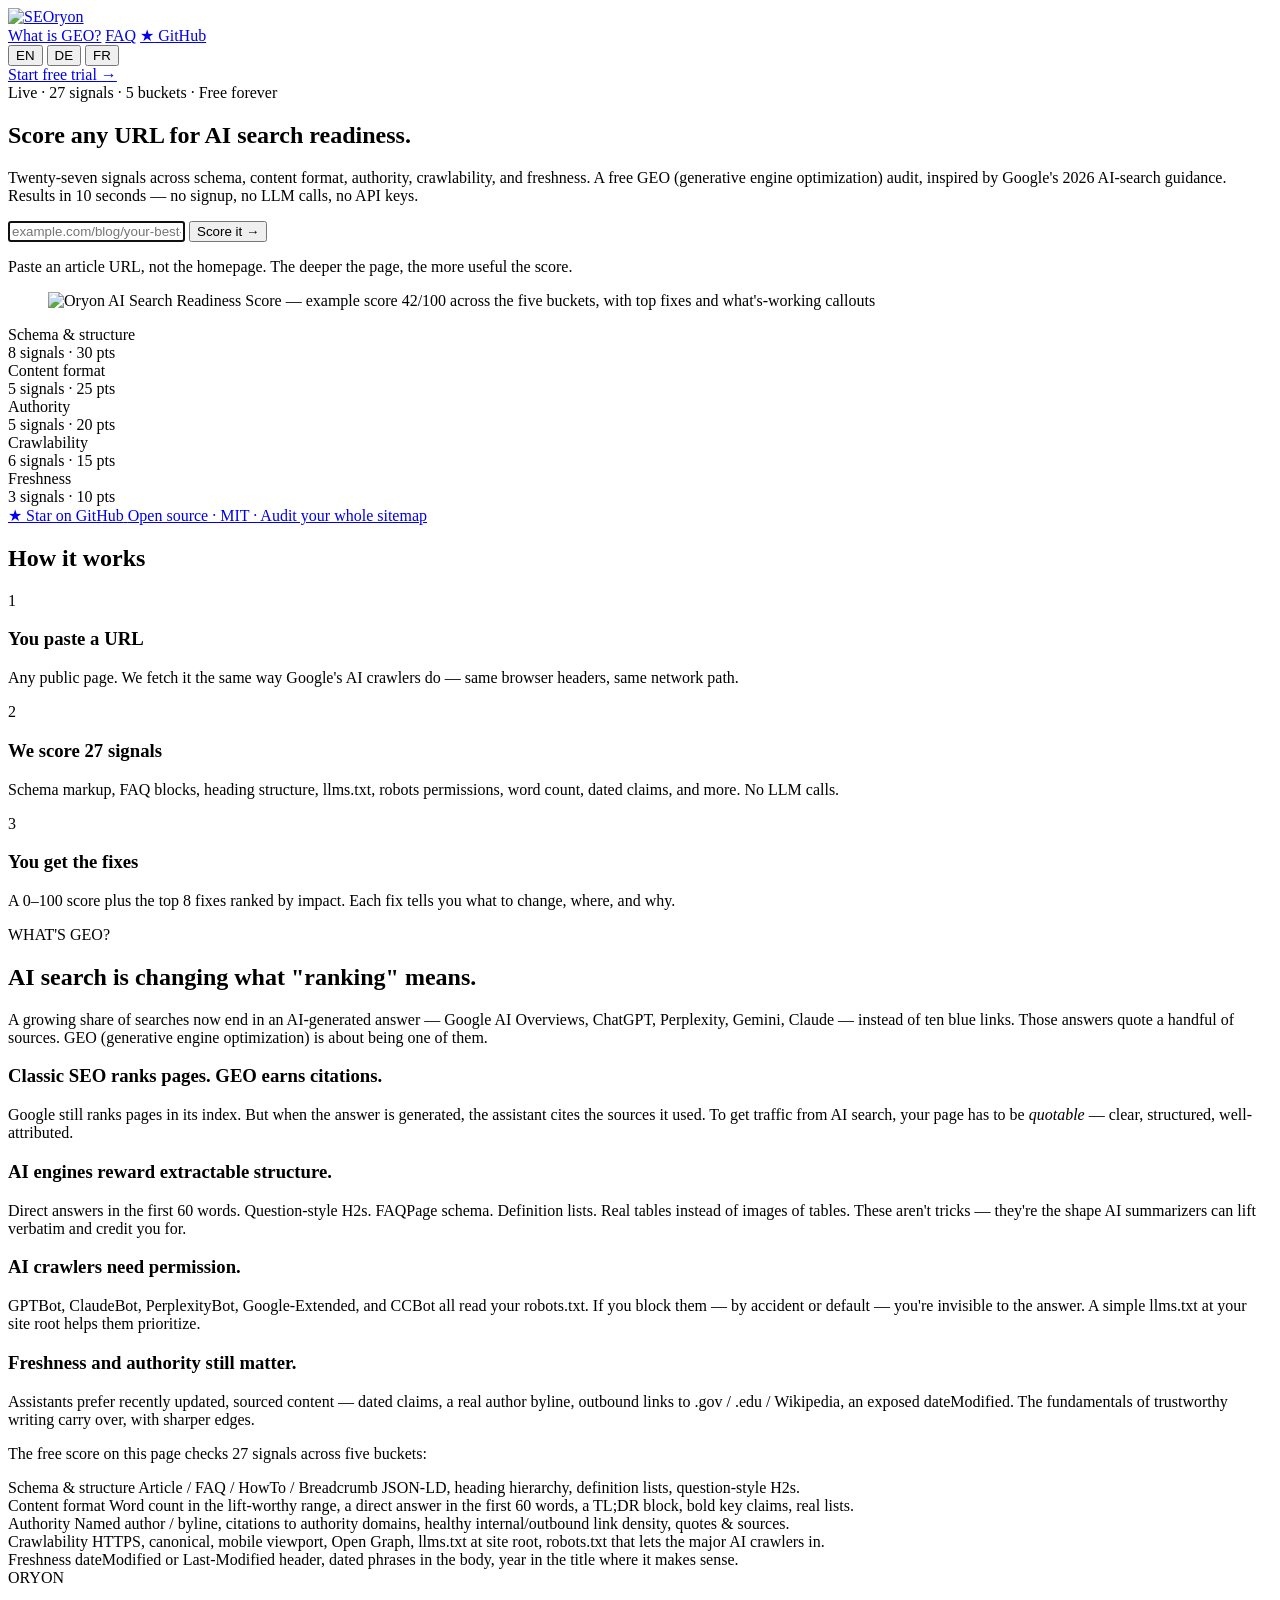
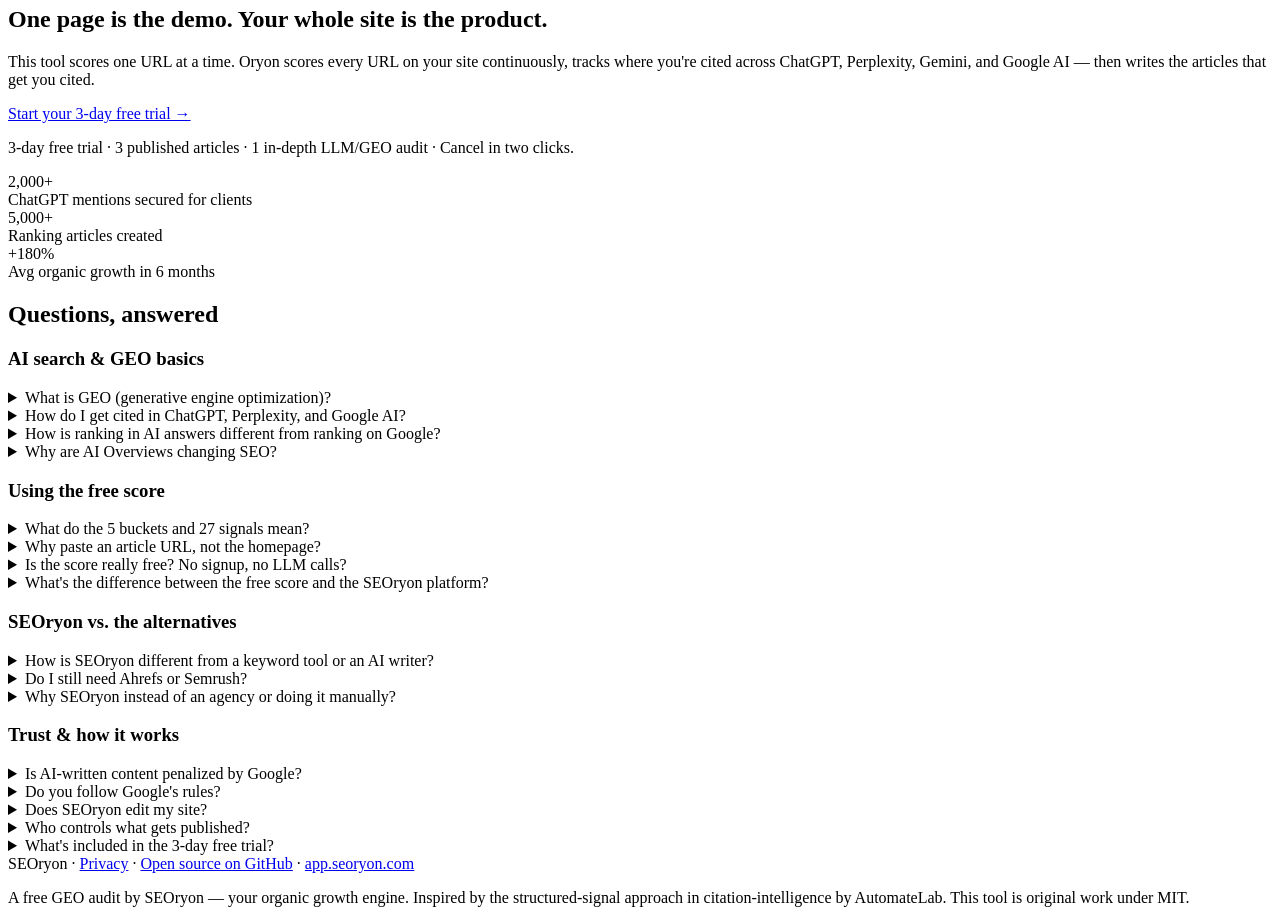
==== web/index.html @ bc54c70b "Widen hero to match inspect.seoryon.com — 1240px, signals row full-width Last pass put the 2-col her" ====
<!doctype html>
<html lang="en">
<head>
  <meta charset="utf-8" />
  <meta name="viewport" content="width=device-width, initial-scale=1" />
  <title>Free AI search readiness score · GEO audit for any URL · SEOryon</title>
  <meta name="description" content="Free GEO / AI-search readiness score for any URL — 27 signals across schema, content, authority, crawlability and freshness. Generative engine optimization audit, no signup, no LLM calls. By SEOryon." />
  <meta name="keywords" content="AI search readiness, GEO, generative engine optimization, free SEO audit, free GEO audit, AI Overviews, ChatGPT citations, Perplexity, schema audit, llms.txt" />
  <meta property="og:title" content="Free AI search readiness score · GEO audit by SEOryon" />
  <meta property="og:description" content="Score any URL for AI search readiness — 27 signals, 5 buckets, no signup. Free GEO (generative engine optimization) audit by SEOryon." />
  <meta property="og:type" content="website" />
  <meta property="og:url" content="https://score.seoryon.com" />
  <meta property="og:image" content="https://score.seoryon.com/logo.png" />
  <meta name="twitter:card" content="summary_large_image" />
  <link rel="canonical" href="https://score.seoryon.com" />
  <link rel="alternate" hreflang="en" href="https://score.seoryon.com/" />
  <link rel="alternate" hreflang="de" href="https://score.seoryon.com/?lang=de" />
  <link rel="alternate" hreflang="fr" href="https://score.seoryon.com/?lang=fr" />
  <link rel="alternate" hreflang="x-default" href="https://score.seoryon.com/" />
  <link rel="icon" href="/favicon.ico" sizes="any" />
  <link rel="icon" type="image/png" sizes="32x32" href="/favicon-32.png" />
  <link rel="apple-touch-icon" sizes="180x180" href="/apple-touch-icon.png" />
  <link rel="preconnect" href="https://fonts.googleapis.com" />
  <link rel="preconnect" href="https://fonts.gstatic.com" crossorigin />
  <link href="https://fonts.googleapis.com/css2?family=Geist:wght@400;500;600;700;800&family=Geist+Mono:wght@400;500;600&family=Plus+Jakarta+Sans:wght@400;500;600;700&display=swap" rel="stylesheet" />
  <link rel="stylesheet" href="/style.css" />
  <script type="application/ld+json">
    {
      "@context": "https://schema.org",
      "@type": "SoftwareApplication",
      "name": "Oryon AI Search Readiness Score",
      "applicationCategory": "BusinessApplication",
      "operatingSystem": "Web",
      "url": "https://score.seoryon.com",
      "description": "Free open-source tool that scores any URL for AI search readiness across 27 GEO signals.",
      "offers": { "@type": "Offer", "price": "0", "priceCurrency": "EUR" },
      "creator": { "@type": "Organization", "name": "SEOryon", "url": "https://seoryon.com" }
    }
  </script>
</head>
<body>
  <header class="topbar">
    <a href="https://app.seoryon.com/?utm_source=score-tool&utm_medium=brand" class="brand" aria-label="SEOryon">
      <img src="/logo.png" class="logo-img" alt="SEOryon" />
    </a>
    <nav class="navlinks">
      <a href="#learn" class="nav-secondary" data-i18n="nav_learn">What is GEO?</a>
      <a href="#faq" class="nav-secondary" data-i18n="nav_faq">FAQ</a>
      <a href="https://github.com/SEOryon/oryon-score" rel="noopener" target="_blank" class="nav-secondary nav-github">
        <span aria-hidden="true">★</span> GitHub
      </a>
      <div class="lang-switch" role="group" aria-label="Language">
        <button type="button" class="lang-btn" data-lang="en">EN</button>
        <button type="button" class="lang-btn" data-lang="de">DE</button>
        <button type="button" class="lang-btn" data-lang="fr">FR</button>
      </div>
      <a href="https://app.seoryon.com/signup?utm_source=score-tool&utm_medium=topbar&utm_campaign=trial" class="cta-link" data-i18n="cta_trial">Start free trial →</a>
    </nav>
  </header>

  <main>
    <section class="hero">
      <!-- Two-column hero: copy on the left, product preview on the right.
           Matches the inspect.seoryon.com pattern so both products feel
           like the same family. Signals row + download chip live OUTSIDE
           this grid so they read as full-width "what gets checked" proof. -->
      <div class="hero-top">
        <div class="hero-content">
          <div class="hero-meta">
            <span class="status-dot"></span>
            <span class="status-text" data-i18n="hero_pill">Live · 27 signals · 5 buckets · Free forever</span>
          </div>

          <h1 data-i18n-html="hero_h1">Score any URL for <span class="brand-text">AI search readiness</span>.</h1>
          <p class="sub" data-i18n="hero_sub">Twenty-seven signals across schema, content format, authority, crawlability, and freshness. A free GEO (generative engine optimization) audit, inspired by Google's 2026 AI-search guidance. Results in 10 seconds — no signup, no LLM calls, no API keys.</p>

          <form id="scoreForm" class="urlform" autocomplete="off">
            <input id="urlInput" type="text" name="url" placeholder="example.com/blog/your-best-article" inputmode="url" autofocus aria-label="URL to score" />
            <button type="submit" id="scoreBtn" data-i18n="score_btn">Score it →</button>
          </form>
          <p class="microcopy" data-i18n="hero_micro">Paste an article URL, not the homepage. The deeper the page, the more useful the score.</p>
        </div>

        <figure class="hero-visual">
          <img src="/hero-preview.png" alt="Oryon AI Search Readiness Score — example score 42/100 across the five buckets, with top fixes and what's-working callouts" />
        </figure>
      </div>

      <!-- Full-width "what gets checked" proof row — sibling of .hero-top. -->
      <div class="signals-row" aria-label="Scoring buckets">
        <div class="signal-card">
          <div class="signal-name" data-i18n="b1_name">Schema &amp; structure</div>
          <div class="signal-meta" data-i18n="b1_meta">8 signals · 30 pts</div>
        </div>
        <div class="signal-card">
          <div class="signal-name" data-i18n="b2_name">Content format</div>
          <div class="signal-meta" data-i18n="b2_meta">5 signals · 25 pts</div>
        </div>
        <div class="signal-card">
          <div class="signal-name" data-i18n="b3_name">Authority</div>
          <div class="signal-meta" data-i18n="b3_meta">5 signals · 20 pts</div>
        </div>
        <div class="signal-card">
          <div class="signal-name" data-i18n="b4_name">Crawlability</div>
          <div class="signal-meta" data-i18n="b4_meta">6 signals · 15 pts</div>
        </div>
        <div class="signal-card">
          <div class="signal-name" data-i18n="b5_name">Freshness</div>
          <div class="signal-meta" data-i18n="b5_meta">3 signals · 10 pts</div>
        </div>
      </div>

      <div class="download-row download-row-single">
        <a href="https://github.com/SEOryon/oryon-score" target="_blank" rel="noopener" class="dl-chip">
          <span class="dl-icon" aria-hidden="true">★</span>
          <span class="dl-label">
            <span class="dl-title" data-i18n="dl1_title">Star on GitHub</span>
            <span class="dl-sub" data-i18n="dl1_sub">Open source · MIT · Audit your whole sitemap</span>
          </span>
        </a>
      </div>
    </section>

    <section id="result" class="result hidden" aria-live="polite"></section>

    <section class="how">
      <h2 data-i18n="how_h2">How it works</h2>
      <div class="grid3">
        <div class="card">
          <div class="num">1</div>
          <h3 data-i18n="how1_h3">You paste a URL</h3>
          <p data-i18n="how1_p">Any public page. We fetch it the same way Google's AI crawlers do — same browser headers, same network path.</p>
        </div>
        <div class="card">
          <div class="num">2</div>
          <h3 data-i18n="how2_h3">We score 27 signals</h3>
          <p data-i18n="how2_p">Schema markup, FAQ blocks, heading structure, llms.txt, robots permissions, word count, dated claims, and more. No LLM calls.</p>
        </div>
        <div class="card">
          <div class="num">3</div>
          <h3 data-i18n="how3_h3">You get the fixes</h3>
          <p data-i18n="how3_p">A 0–100 score plus the top 8 fixes ranked by impact. Each fix tells you what to change, where, and why.</p>
        </div>
      </div>
    </section>

    <!-- GEO / AI-search education — substantive, useful, citable -->
    <section class="learn" id="learn">
      <span class="learn-kicker" data-i18n="learn_kicker">WHAT'S GEO?</span>
      <h2 data-i18n="learn_h2">AI search is changing what "ranking" means.</h2>
      <p class="learn-lead" data-i18n="learn_lead">A growing share of searches now end in an AI-generated answer — Google AI Overviews, ChatGPT, Perplexity, Gemini, Claude — instead of ten blue links. Those answers quote a handful of sources. GEO (generative engine optimization) is about being one of them.</p>

      <div class="learn-grid">
        <div class="learn-card">
          <h3 data-i18n="learn_c1_h">Classic SEO ranks pages. GEO earns citations.</h3>
          <p data-i18n="learn_c1_p">Google still ranks pages in its index. But when the answer is generated, the assistant cites the sources it used. To get traffic from AI search, your page has to be <em>quotable</em> — clear, structured, well-attributed.</p>
        </div>
        <div class="learn-card">
          <h3 data-i18n="learn_c2_h">AI engines reward extractable structure.</h3>
          <p data-i18n="learn_c2_p">Direct answers in the first 60 words. Question-style H2s. FAQPage schema. Definition lists. Real tables instead of images of tables. These aren't tricks — they're the shape AI summarizers can lift verbatim and credit you for.</p>
        </div>
        <div class="learn-card">
          <h3 data-i18n="learn_c3_h">AI crawlers need permission.</h3>
          <p data-i18n="learn_c3_p">GPTBot, ClaudeBot, PerplexityBot, Google-Extended, and CCBot all read your robots.txt. If you block them — by accident or default — you're invisible to the answer. A simple llms.txt at your site root helps them prioritize.</p>
        </div>
        <div class="learn-card">
          <h3 data-i18n="learn_c4_h">Freshness and authority still matter.</h3>
          <p data-i18n="learn_c4_p">Assistants prefer recently updated, sourced content — dated claims, a real author byline, outbound links to .gov / .edu / Wikipedia, an exposed dateModified. The fundamentals of trustworthy writing carry over, with sharper edges.</p>
        </div>
      </div>

      <div class="learn-buckets">
        <p class="learn-buckets-intro" data-i18n="learn_buckets_intro">The free score on this page checks 27 signals across five buckets:</p>
        <div class="learn-buckets-grid">
          <div class="learn-bucket">
            <span class="learn-bucket-name" data-i18n="b1_name">Schema &amp; structure</span>
            <span class="learn-bucket-desc" data-i18n="learn_b1_desc">Article / FAQ / HowTo / Breadcrumb JSON-LD, heading hierarchy, definition lists, question-style H2s.</span>
          </div>
          <div class="learn-bucket">
            <span class="learn-bucket-name" data-i18n="b2_name">Content format</span>
            <span class="learn-bucket-desc" data-i18n="learn_b2_desc">Word count in the lift-worthy range, a direct answer in the first 60 words, a TL;DR block, bold key claims, real lists.</span>
          </div>
          <div class="learn-bucket">
            <span class="learn-bucket-name" data-i18n="b3_name">Authority</span>
            <span class="learn-bucket-desc" data-i18n="learn_b3_desc">Named author / byline, citations to authority domains, healthy internal/outbound link density, quotes &amp; sources.</span>
          </div>
          <div class="learn-bucket">
            <span class="learn-bucket-name" data-i18n="b4_name">Crawlability</span>
            <span class="learn-bucket-desc" data-i18n="learn_b4_desc">HTTPS, canonical, mobile viewport, Open Graph, llms.txt at site root, robots.txt that lets the major AI crawlers in.</span>
          </div>
          <div class="learn-bucket">
            <span class="learn-bucket-name" data-i18n="b5_name">Freshness</span>
            <span class="learn-bucket-desc" data-i18n="learn_b5_desc">dateModified or Last-Modified header, dated phrases in the body, year in the title where it makes sense.</span>
          </div>
        </div>
      </div>
    </section>

    <!-- Restrained upsell card — white-first, no full-gradient wash -->
    <section class="upsell">
      <div class="upsell-card">
        <div class="upsell-left">
          <span class="oryon-tag">ORYON</span>
          <h2 data-i18n-html="upsell_h2">One page is the demo. <span class="brand-text">Your whole site is the product.</span></h2>
          <p data-i18n="upsell_p">This tool scores one URL at a time. Oryon scores every URL on your site continuously, tracks where you're cited across ChatGPT, Perplexity, Gemini, and Google AI — then writes the articles that get you cited.</p>
          <a href="https://app.seoryon.com/signup?utm_source=score-tool&utm_medium=upsell&utm_campaign=trial" class="bigcta" data-i18n="upsell_cta">Start your 3-day free trial →</a>
          <p class="microcopy" data-i18n="upsell_fine">3-day free trial · 3 published articles · 1 in-depth LLM/GEO audit · Cancel in two clicks.</p>
        </div>
        <div class="upsell-right">
          <div class="upsell-stat">
            <div class="upsell-stat-num">2,000+</div>
            <div class="upsell-stat-label" data-i18n="stat1_label">ChatGPT mentions secured for clients</div>
          </div>
          <div class="upsell-stat">
            <div class="upsell-stat-num">5,000+</div>
            <div class="upsell-stat-label" data-i18n="stat2_label">Ranking articles created</div>
          </div>
          <div class="upsell-stat">
            <div class="upsell-stat-num">+180%</div>
            <div class="upsell-stat-label" data-i18n="stat3_label">Avg organic growth in 6 months</div>
          </div>
        </div>
      </div>
    </section>

    <!-- FAQ — comprehensive, grouped, with FAQPage JSON-LD (injected by app.js). -->
    <section class="faq" id="faq">
      <h2 data-i18n="faq_h2">Questions, answered</h2>

      <div class="faq-group">
        <h3 class="faq-group-title" data-i18n="faq_gA">AI search &amp; GEO basics</h3>
        <div class="faq-list">
          <details class="faq-item">
            <summary data-i18n="faq1_q">What is GEO (generative engine optimization)?</summary>
            <p data-i18n="faq1_a">GEO is optimizing to be a source AI answers cite — in ChatGPT, Perplexity, Gemini, Claude, and Google's AI Overviews — instead of only ranking in the ten blue links. More and more people ask an AI assistant instead of scrolling a results page, and the assistant quotes a handful of sources. GEO is the work of being one of them: clear structure, genuinely useful answers, the right markup, and crawler access for AI bots.</p>
          </details>
          <details class="faq-item">
            <summary data-i18n="faq2_q">How do I get cited in ChatGPT, Perplexity, and Google AI?</summary>
            <p data-i18n="faq2_a">You earn citations the way you earn rankings — by being the clearest, most useful answer to a real question — but AI rewards a few extra things: well-structured content it can extract (headings, concise answers, lists, FAQ markup), demonstrated expertise and trust signals (named author, citations to authority sources), and a site that lets AI crawlers in. The free score on this page tells you exactly where you stand on the 27 signals that drive citation likelihood.</p>
          </details>
          <details class="faq-item">
            <summary data-i18n="faq3_q">How is ranking in AI answers different from ranking on Google?</summary>
            <p data-i18n="faq3_a">Google ranks pages; AI answers cite sources inside a generated reply. The fundamentals overlap — quality, structure, authority — but AI rewards content that directly answers the question in the first sentences, uses lifted-able structure (lists, definitions, Q&amp;A), and exposes machine-readable markup. A page can rank well classically and still lose AI citations if it buries the answer. SEOryon optimizes for both.</p>
          </details>
          <details class="faq-item">
            <summary data-i18n="faq4_q">Why are AI Overviews changing SEO?</summary>
            <p data-i18n="faq4_a">Because the assistant gives the user the answer on the results page. If you're not one of the cited sources, the click never happens. That doesn't kill SEO — it shifts the prize. The new prize is being the quotable source. The work to win it is structural (clear answers, schema, llms.txt, robots access) on top of the same content quality you'd want anyway.</p>
          </details>
        </div>
      </div>

      <div class="faq-group">
        <h3 class="faq-group-title" data-i18n="faq_gB">Using the free score</h3>
        <div class="faq-list">
          <details class="faq-item">
            <summary data-i18n="faq5_q">What do the 5 buckets and 27 signals mean?</summary>
            <p data-i18n="faq5_a">The score is normalized to 100 across five buckets weighted by their influence on AI citation: schema &amp; structure (30 pts, 8 signals), content format (25 pts, 5 signals), authority (20 pts, 5 signals), crawlability (15 pts, 6 signals), freshness (10 pts, 3 signals). Each signal returns pass / partial / fail with a specific fix telling you exactly what to change.</p>
          </details>
          <details class="faq-item">
            <summary data-i18n="faq6_q">Why paste an article URL, not the homepage?</summary>
            <p data-i18n="faq6_a">Homepages are navigation hubs; AI assistants rarely cite them. They cite specific, deep pages that answer a specific question — articles, guides, FAQs, comparison pages. Score the deepest, most useful page you have. The result will tell you a lot more about how citable your real content is.</p>
          </details>
          <details class="faq-item">
            <summary data-i18n="faq7_q">Is the score really free? No signup, no LLM calls?</summary>
            <p data-i18n="faq7_a">Yes. The scorer is a deterministic HTML parser — it fetches your URL, reads the markup, and runs 27 rule-based checks. No LLM calls, no API keys, no account, no rate-limit gating. The code is open-source under MIT on GitHub, so you can read it, fork it, or self-host the whole tool on your own infra.</p>
          </details>
          <details class="faq-item">
            <summary data-i18n="faq8_q">What's the difference between the free score and the SEOryon platform?</summary>
            <p data-i18n="faq8_a">The free score audits one URL at a time, on demand. SEOryon (the paid platform) does it continuously across every URL on your site, tracks where you're actually being cited across ChatGPT, Perplexity, Gemini, Google AI, and Claude — and writes the articles that get you cited in the first place. The score answers "is this page citable?". SEOryon answers "what should I publish next, and where am I winning?".</p>
          </details>
        </div>
      </div>

      <div class="faq-group">
        <h3 class="faq-group-title" data-i18n="faq_gC">SEOryon vs. the alternatives</h3>
        <div class="faq-list">
          <details class="faq-item">
            <summary data-i18n="faq9_q">How is SEOryon different from a keyword tool or an AI writer?</summary>
            <p data-i18n="faq9_a">Keyword tools stop at a list — they tell you what people search, then leave the hard part (deciding what's actually worth writing, and writing it) to you. AI writers do the opposite: they generate text fast, but with no grounding in live search data, so you get generic articles that don't rank. SEOryon closes the loop. A single agent reads real search signals — live SERPs, People Also Ask, keyword difficulty, competitor gaps, trends — decides which topics will actually move your traffic and why, then writes each article on that data and checks the facts. You get the research of a keyword tool and the output of a writer, connected, instead of paying for both and stitching them together yourself.</p>
          </details>
          <details class="faq-item">
            <summary data-i18n="faq10_q">Do I still need Ahrefs or Semrush?</summary>
            <p data-i18n="faq10_a">For most teams, no. SEOryon already tracks the things those tools surface — your rankings, your competitors, your backlinks, and your site's technical health — but instead of stopping at a dashboard you have to act on, it acts: it turns those signals into published content that ranks. Ahrefs and Semrush are reference libraries; SEOryon is the team that reads the library and does the work. Keep them if you love the data, but you won't need them to grow.</p>
          </details>
          <details class="faq-item">
            <summary data-i18n="faq11_q">Why SEOryon instead of an agency or doing it manually?</summary>
            <p data-i18n="faq11_a">An agency is expensive, slow, and you're never quite sure what you're paying for; doing SEO yourself eats hours every week on research, writing, and tracking. SEOryon runs that entire research-to-publish loop continuously, for a fraction of an agency retainer — and unlike an agency, nothing is a black box: you see every recommendation and approve every article. You get agency-scale output with full control and none of the busywork.</p>
          </details>
        </div>
      </div>

      <div class="faq-group">
        <h3 class="faq-group-title" data-i18n="faq_gD">Trust &amp; how it works</h3>
        <div class="faq-list">
          <details class="faq-item">
            <summary data-i18n="faq12_q">Is AI-written content penalized by Google?</summary>
            <p data-i18n="faq12_a">No — Google rewards helpful content regardless of how it's made, and penalizes spam. SEOryon writes genuine, fact-grounded articles you review before publishing, not spun filler. The score on this page is itself rule-based: it never produces or rewrites your content, it just measures whether your existing page is structured to be cited.</p>
          </details>
          <details class="faq-item">
            <summary data-i18n="faq13_q">Do you follow Google's rules?</summary>
            <p data-i18n="faq13_a">Always. No black-hat tactics, no link-exchange pools, no spun content — only the fundamentals of good SEO, because that's the only growth that lasts. The score's advice maps to the same fundamentals Google's own AI-search guidance describes.</p>
          </details>
          <details class="faq-item">
            <summary data-i18n="faq14_q">Does SEOryon edit my site?</summary>
            <p data-i18n="faq14_a">No. SEOryon shows you the data and writes the content; you publish and stay in full control of your own site. We never edit your site for you. The free score is read-only — it fetches the public URL and reads the HTML, nothing more.</p>
          </details>
          <details class="faq-item">
            <summary data-i18n="faq15_q">Who controls what gets published?</summary>
            <p data-i18n="faq15_a">You do. On semi-autopilot you approve every piece with one click; on full autopilot SEOryon publishes on your rules. Either way, nothing goes live without your say.</p>
          </details>
          <details class="faq-item">
            <summary data-i18n="faq16_q">What's included in the 3-day free trial?</summary>
            <p data-i18n="faq16_a">A 3-day free trial of the full SEOryon platform: 3 published articles written for you and 1 in-depth LLM/GEO audit, with full access. Cancel in two clicks — no card gymnastics, no auto-renewal traps.</p>
          </details>
        </div>
      </div>
    </section>

    <footer>
      <div>
        <span class="wordmark sm">SEOryon</span> · <a href="/privacy" data-i18n="footer_privacy">Privacy</a> · <a href="https://github.com/SEOryon/oryon-score" data-i18n="footer_github">Open source on GitHub</a> · <a href="https://app.seoryon.com/?utm_source=score-tool&utm_medium=footer">app.seoryon.com</a>
      </div>
      <p class="microcopy" data-i18n="footer_note">A free GEO audit by SEOryon — your organic growth engine. Inspired by the structured-signal approach in citation-intelligence by AutomateLab. This tool is original work under MIT.</p>
    </footer>
  </main>

  <script src="/app.js" defer></script>
</body>
</html>
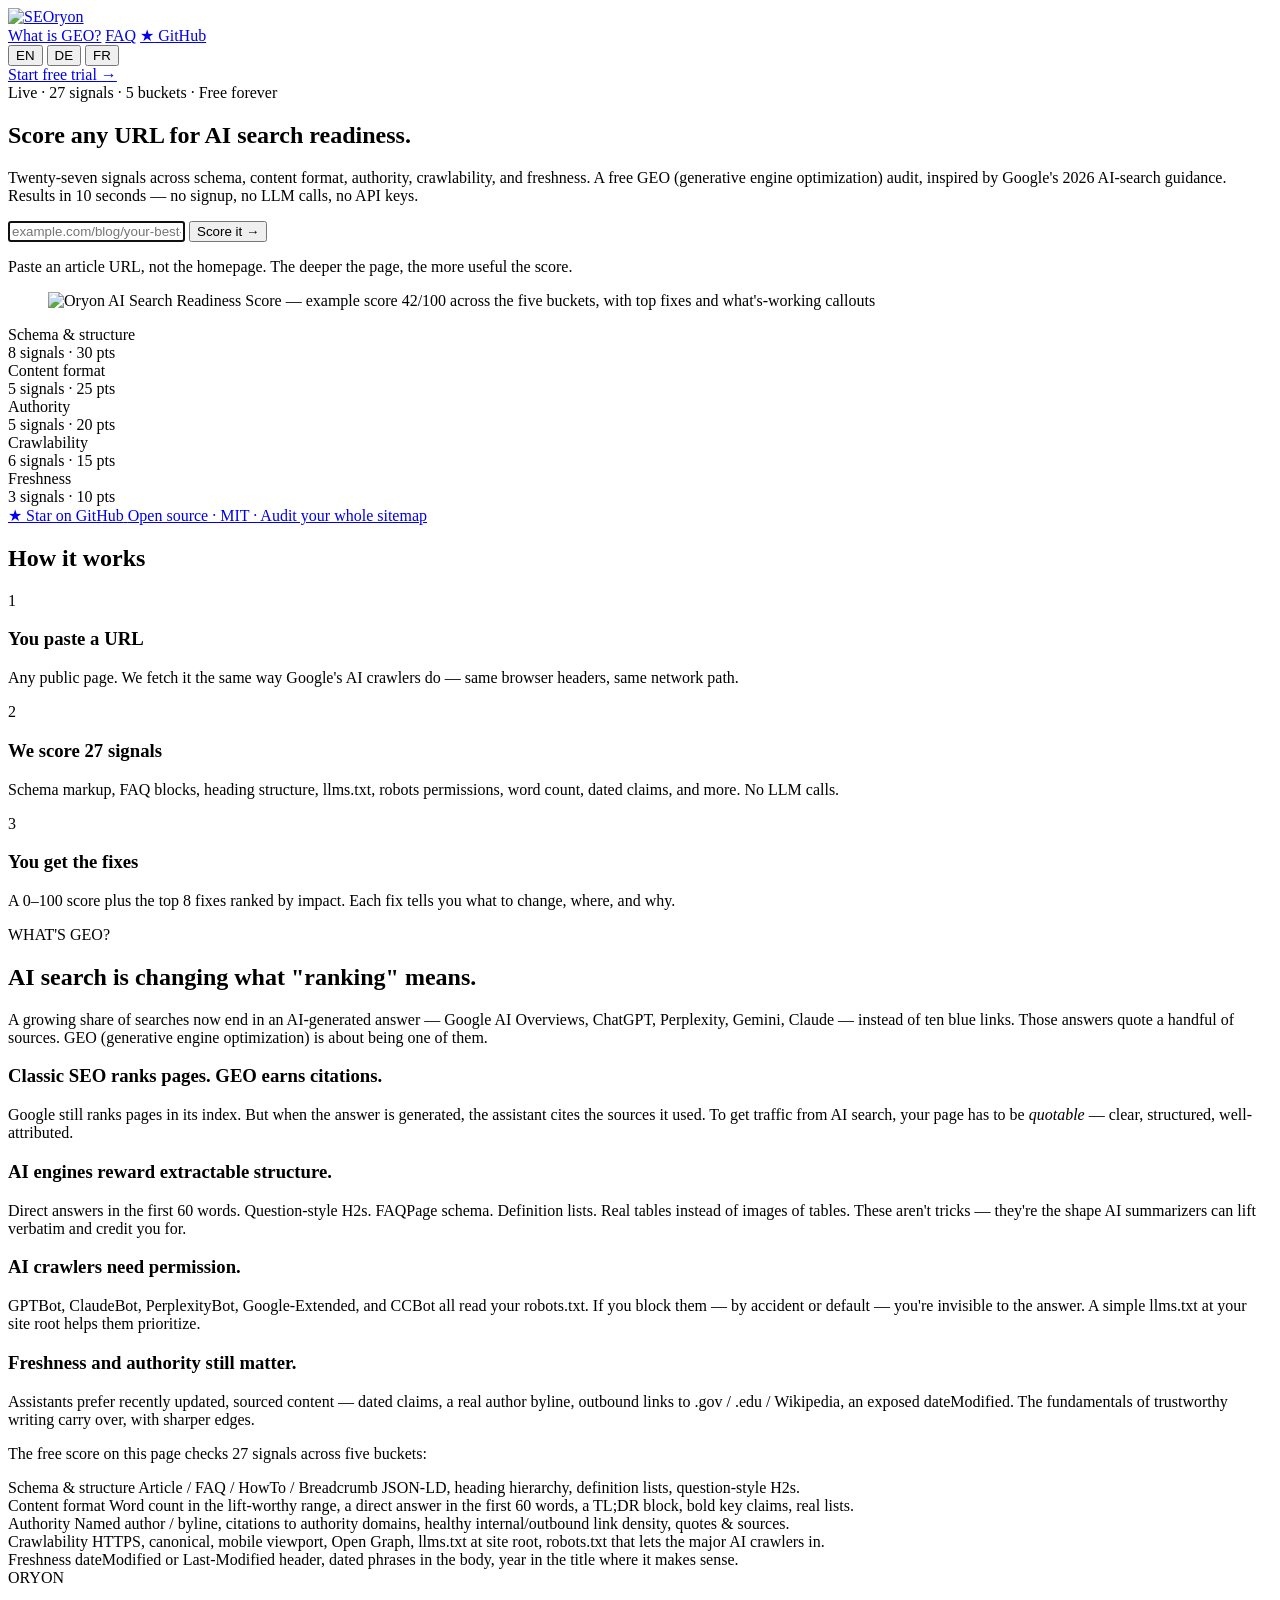
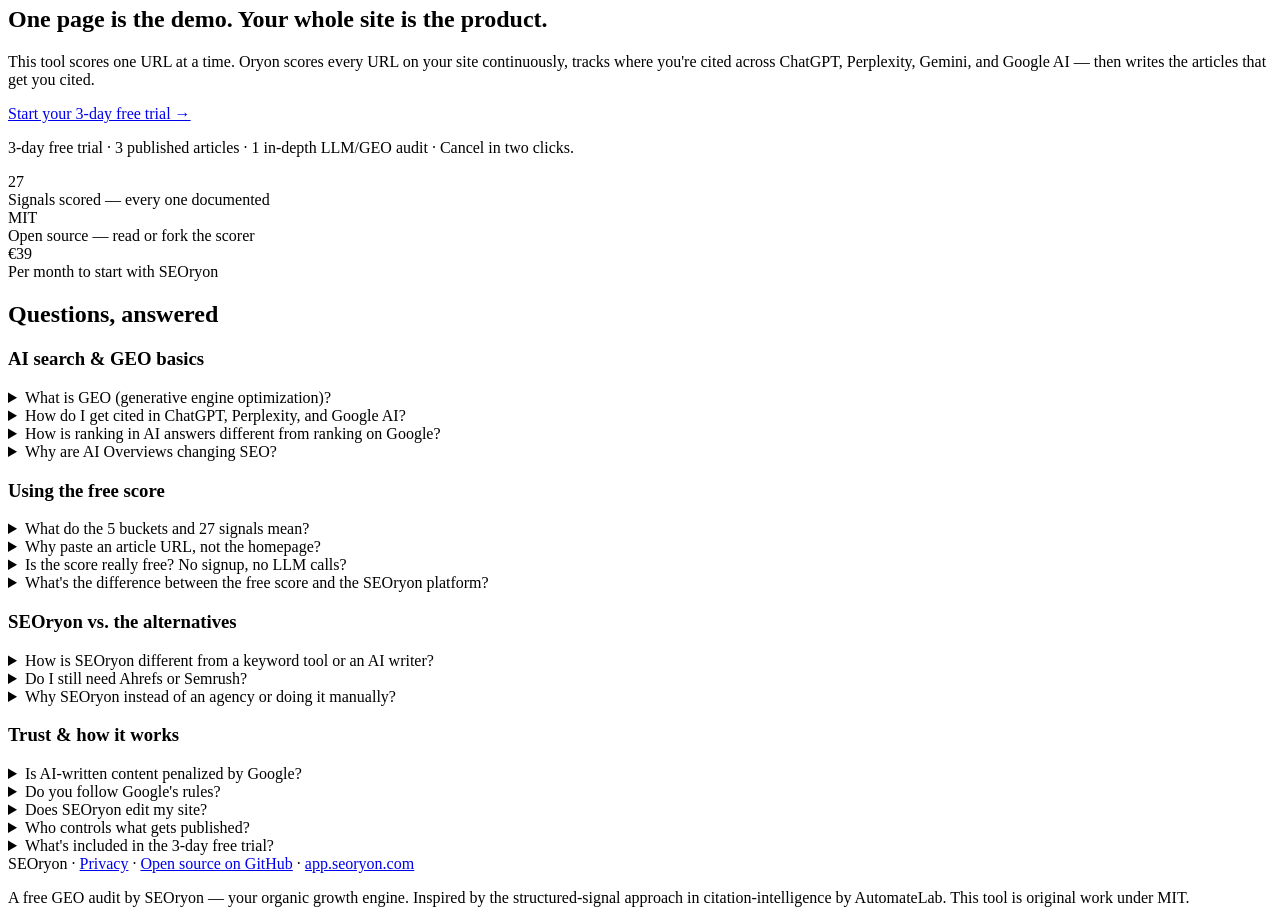
==== commit 43964625: "Remove fabricated client stats from the upsell card The card claimed "2,000+ ChatGPT mentions secure" ====
--- a/web/index.html
+++ b/web/index.html
@@ -208,16 +208,16 @@
         </div>
         <div class="upsell-right">
           <div class="upsell-stat">
-            <div class="upsell-stat-num">2,000+</div>
-            <div class="upsell-stat-label" data-i18n="stat1_label">ChatGPT mentions secured for clients</div>
+            <div class="upsell-stat-num">27</div>
+            <div class="upsell-stat-label" data-i18n="stat1_label">Signals scored — every one documented</div>
           </div>
           <div class="upsell-stat">
-            <div class="upsell-stat-num">5,000+</div>
-            <div class="upsell-stat-label" data-i18n="stat2_label">Ranking articles created</div>
+            <div class="upsell-stat-num">MIT</div>
+            <div class="upsell-stat-label" data-i18n="stat2_label">Open source — read or fork the scorer</div>
           </div>
           <div class="upsell-stat">
-            <div class="upsell-stat-num">+180%</div>
-            <div class="upsell-stat-label" data-i18n="stat3_label">Avg organic growth in 6 months</div>
+            <div class="upsell-stat-num">€39</div>
+            <div class="upsell-stat-label" data-i18n="stat3_label">Per month to start with SEOryon</div>
           </div>
         </div>
       </div>
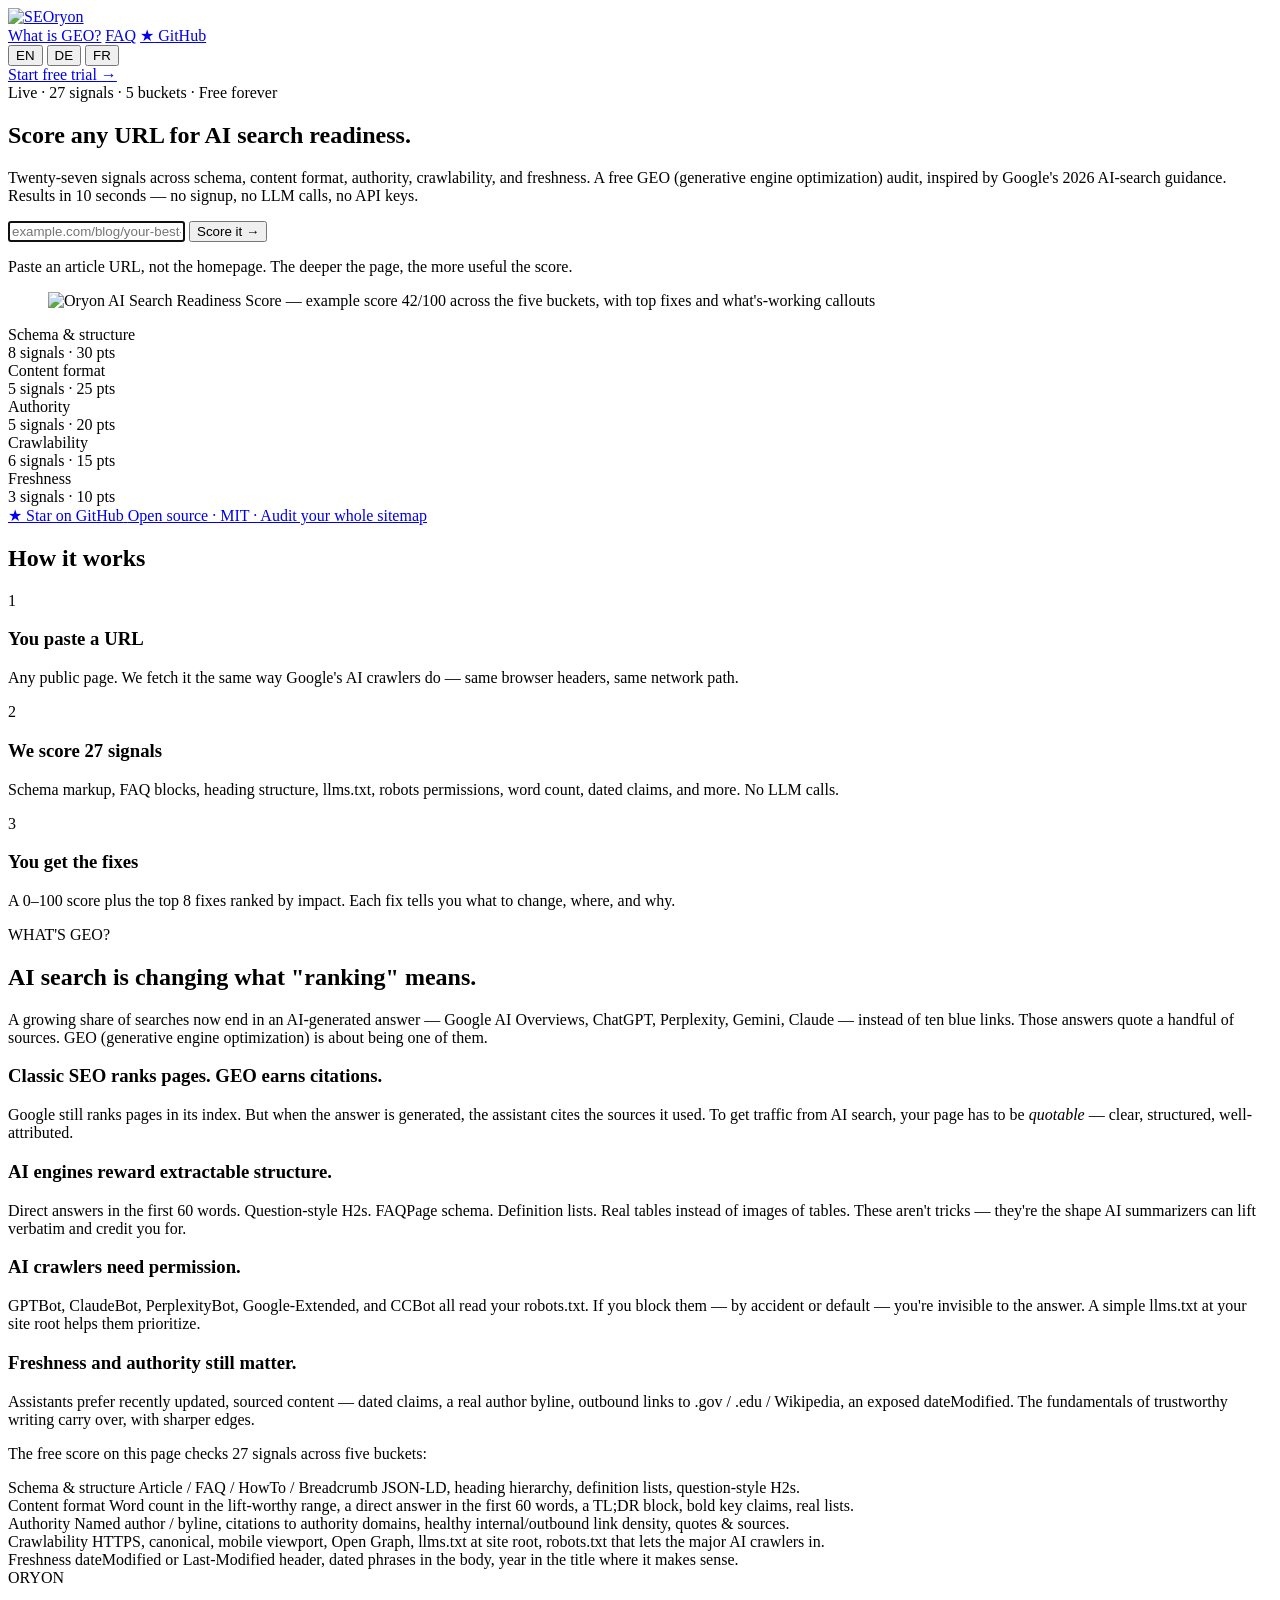
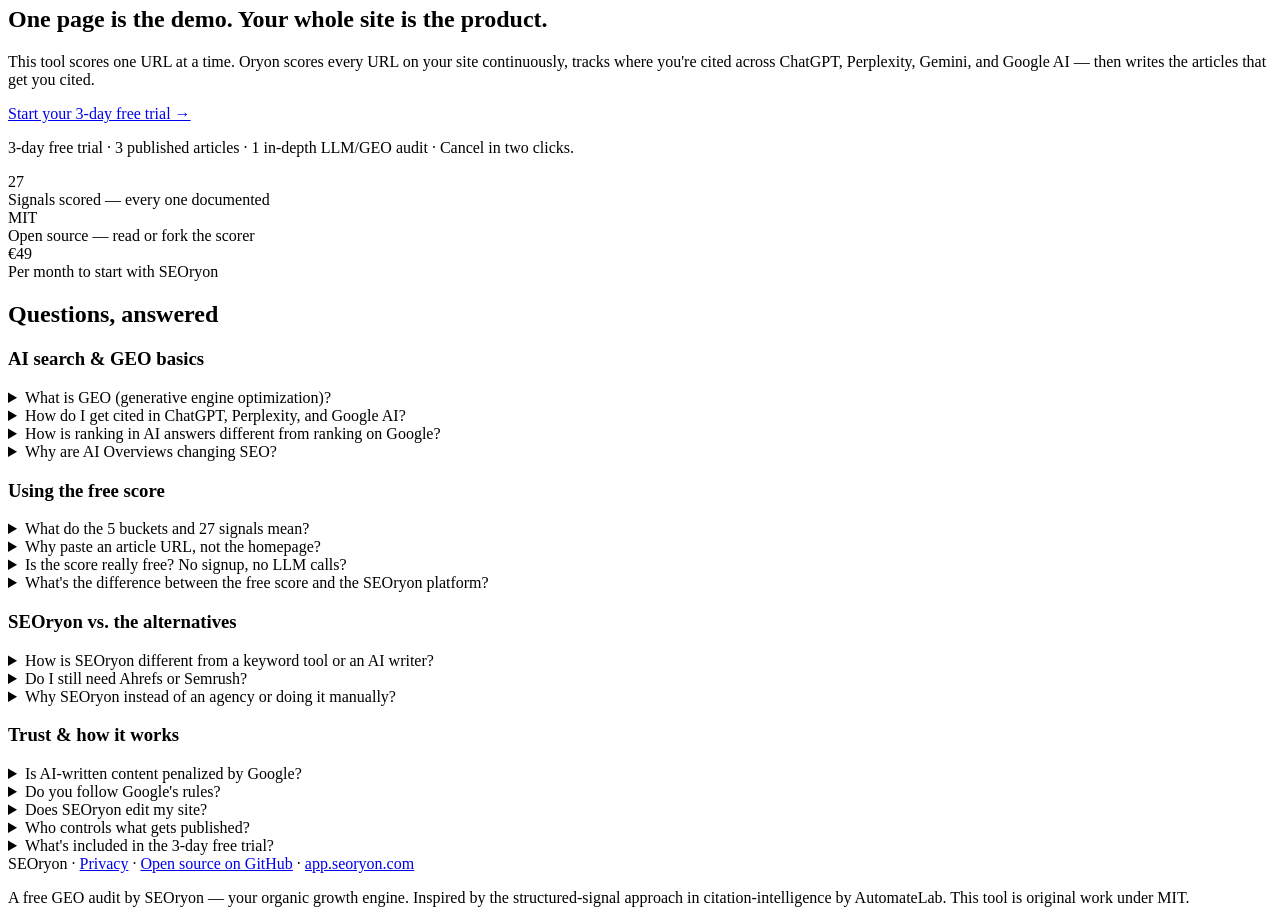
==== commit 5e65765d: "Update upsell pricing stat: €39 → €49" ====
--- a/web/index.html
+++ b/web/index.html
@@ -54,7 +54,7 @@
         <button type="button" class="lang-btn" data-lang="de">DE</button>
         <button type="button" class="lang-btn" data-lang="fr">FR</button>
       </div>
-      <a href="https://app.seoryon.com/signup?utm_source=score-tool&utm_medium=topbar&utm_campaign=trial" class="cta-link" data-i18n="cta_trial">Start free trial →</a>
+      <a href="#" data-href="https://app.seoryon.com/signup?utm_source=score-tool&utm_medium=topbar&utm_campaign=trial" class="cta-link is-disabled" data-i18n="cta_trial" aria-disabled="true" tabindex="-1" title="Coming soon — the app isn't live yet">Start free trial →</a>
     </nav>
   </header>
 
@@ -203,7 +203,7 @@
           <span class="oryon-tag">ORYON</span>
           <h2 data-i18n-html="upsell_h2">One page is the demo. <span class="brand-text">Your whole site is the product.</span></h2>
           <p data-i18n="upsell_p">This tool scores one URL at a time. Oryon scores every URL on your site continuously, tracks where you're cited across ChatGPT, Perplexity, Gemini, and Google AI — then writes the articles that get you cited.</p>
-          <a href="https://app.seoryon.com/signup?utm_source=score-tool&utm_medium=upsell&utm_campaign=trial" class="bigcta" data-i18n="upsell_cta">Start your 3-day free trial →</a>
+          <a href="#" data-href="https://app.seoryon.com/signup?utm_source=score-tool&utm_medium=upsell&utm_campaign=trial" class="bigcta is-disabled" data-i18n="upsell_cta" aria-disabled="true" tabindex="-1" title="Coming soon — the app isn't live yet">Start your 3-day free trial →</a>
           <p class="microcopy" data-i18n="upsell_fine">3-day free trial · 3 published articles · 1 in-depth LLM/GEO audit · Cancel in two clicks.</p>
         </div>
         <div class="upsell-right">
@@ -216,7 +216,7 @@
             <div class="upsell-stat-label" data-i18n="stat2_label">Open source — read or fork the scorer</div>
           </div>
           <div class="upsell-stat">
-            <div class="upsell-stat-num">€39</div>
+            <div class="upsell-stat-num">€49</div>
             <div class="upsell-stat-label" data-i18n="stat3_label">Per month to start with SEOryon</div>
           </div>
         </div>
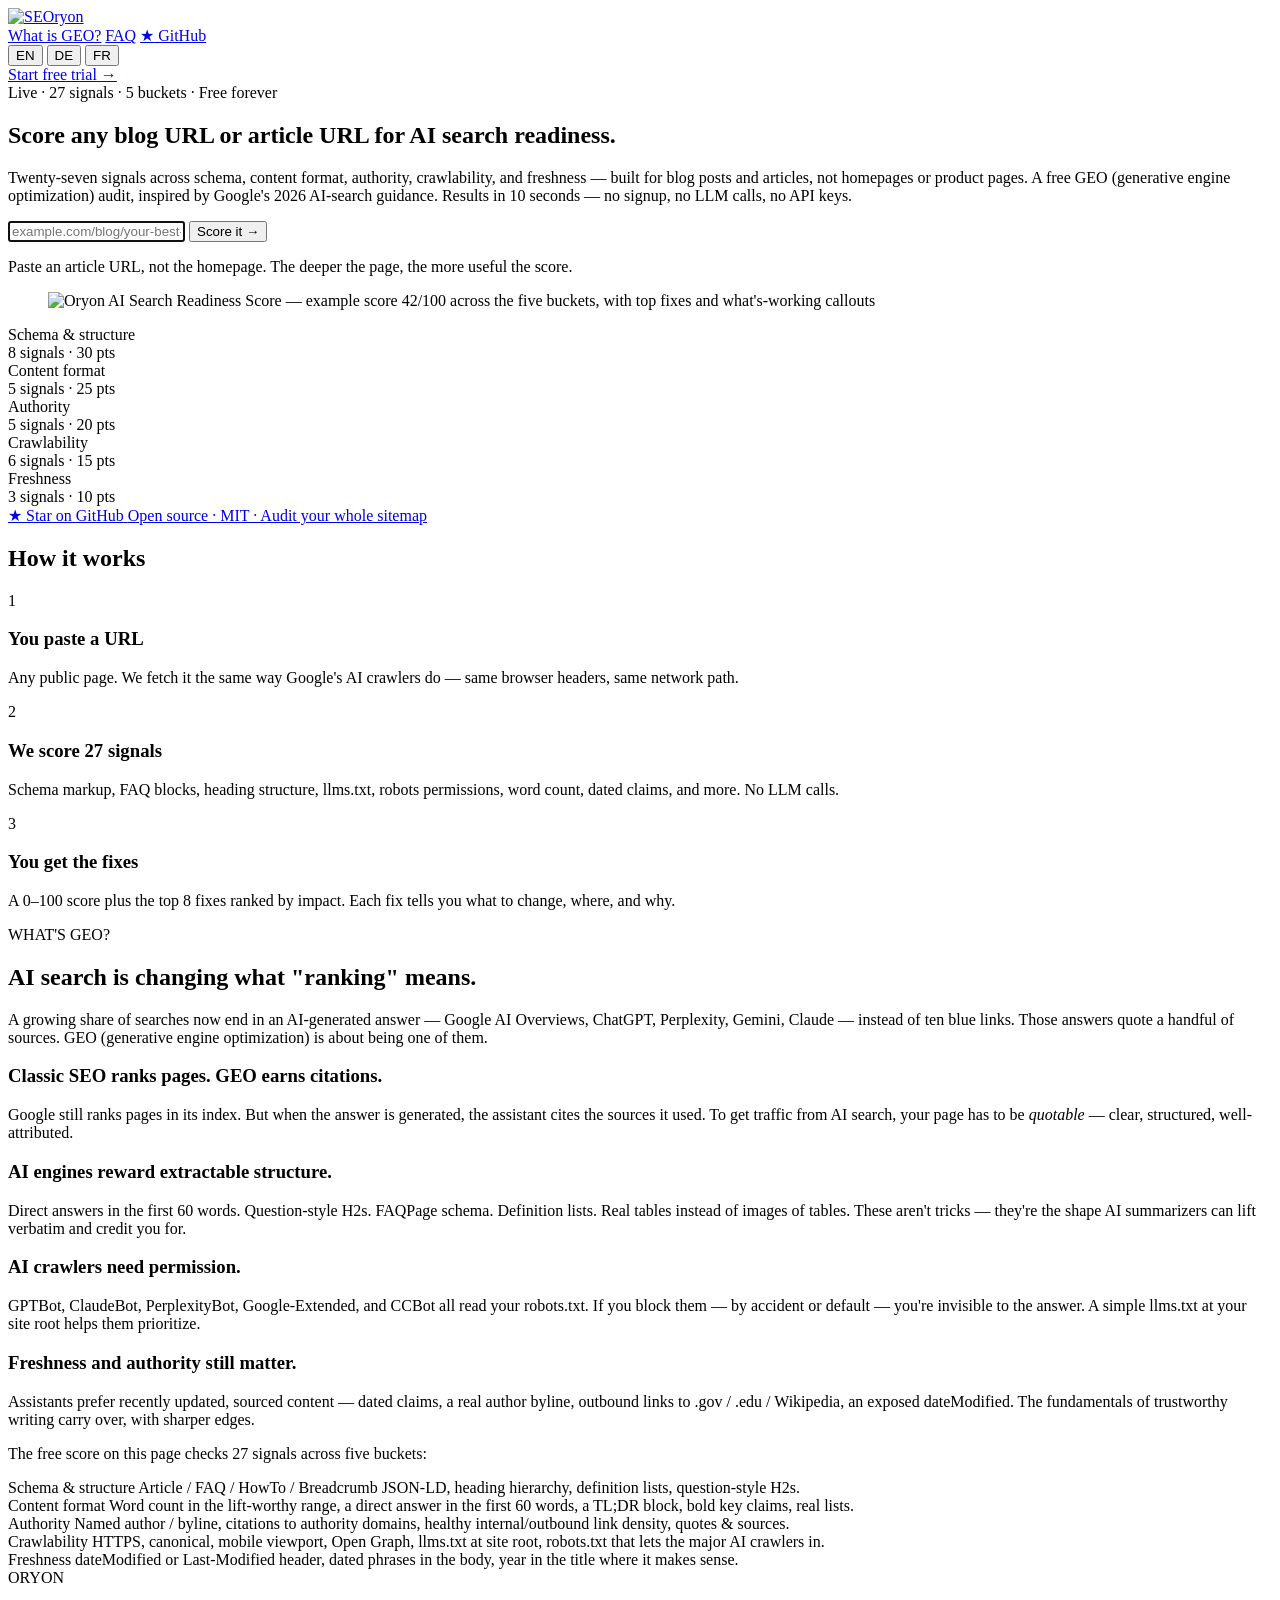
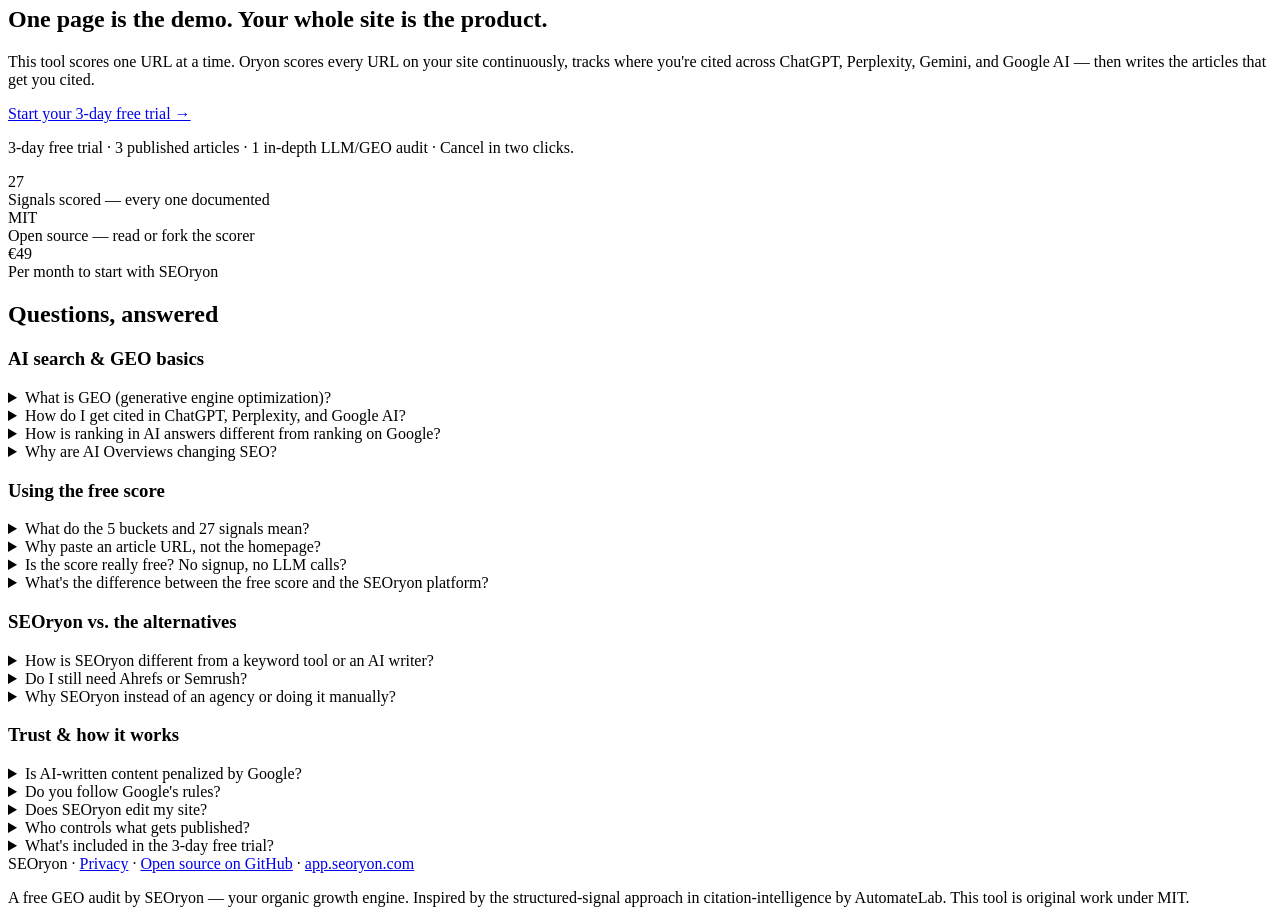
==== commit bb493e35: "Hero copy: clarify tool scores blog/article URLs, not any URL Score wants a deep content page (bylin" ====
--- a/web/index.html
+++ b/web/index.html
@@ -71,8 +71,8 @@
             <span class="status-text" data-i18n="hero_pill">Live · 27 signals · 5 buckets · Free forever</span>
           </div>
 
-          <h1 data-i18n-html="hero_h1">Score any URL for <span class="brand-text">AI search readiness</span>.</h1>
-          <p class="sub" data-i18n="hero_sub">Twenty-seven signals across schema, content format, authority, crawlability, and freshness. A free GEO (generative engine optimization) audit, inspired by Google's 2026 AI-search guidance. Results in 10 seconds — no signup, no LLM calls, no API keys.</p>
+          <h1 data-i18n-html="hero_h1">Score any blog URL or article URL for <span class="brand-text">AI search readiness</span>.</h1>
+          <p class="sub" data-i18n="hero_sub">Twenty-seven signals across schema, content format, authority, crawlability, and freshness — built for blog posts and articles, not homepages or product pages. A free GEO (generative engine optimization) audit, inspired by Google's 2026 AI-search guidance. Results in 10 seconds — no signup, no LLM calls, no API keys.</p>
 
           <form id="scoreForm" class="urlform" autocomplete="off">
             <input id="urlInput" type="text" name="url" placeholder="example.com/blog/your-best-article" inputmode="url" autofocus aria-label="URL to score" />
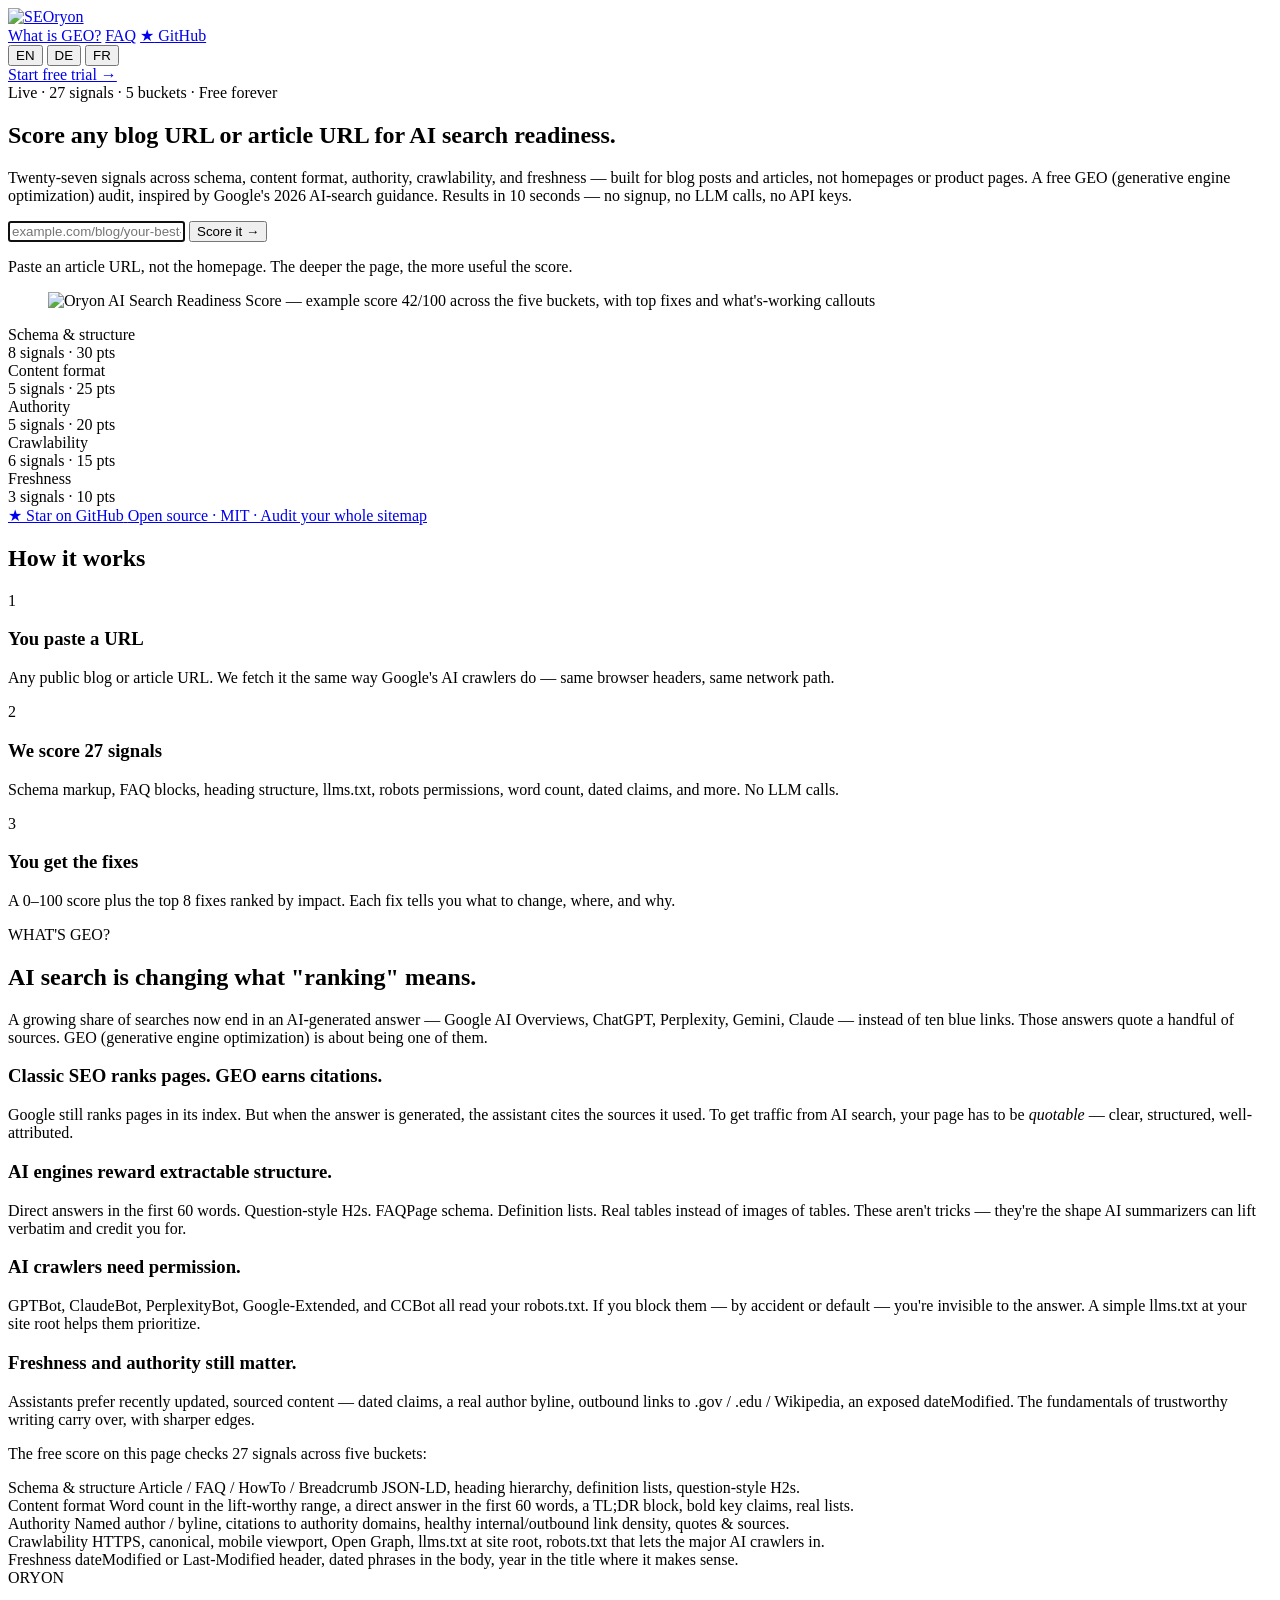
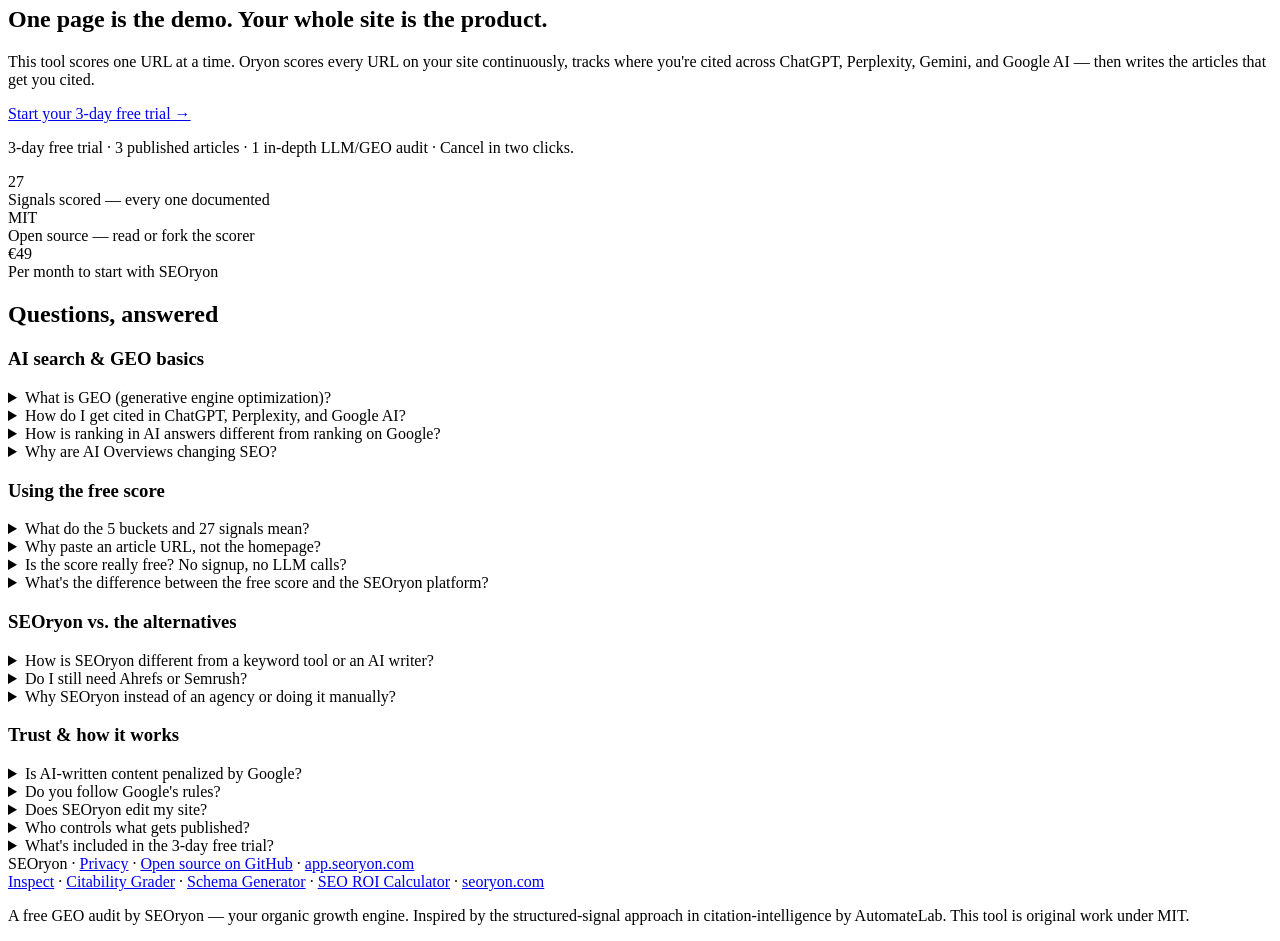
==== commit 45c7da3d: "SEO truth fixes: blog/article wording, cross-links, no ?lang hreflang, lighter images - llms.txt and" ====
--- a/web/index.html
+++ b/web/index.html
@@ -3,20 +3,16 @@
 <head>
   <meta charset="utf-8" />
   <meta name="viewport" content="width=device-width, initial-scale=1" />
-  <title>Free AI search readiness score · GEO audit for any URL · SEOryon</title>
-  <meta name="description" content="Free GEO / AI-search readiness score for any URL — 27 signals across schema, content, authority, crawlability and freshness. Generative engine optimization audit, no signup, no LLM calls. By SEOryon." />
-  <meta name="keywords" content="AI search readiness, GEO, generative engine optimization, free SEO audit, free GEO audit, AI Overviews, ChatGPT citations, Perplexity, schema audit, llms.txt" />
+  <title>Free AI search readiness score for blog &amp; article URLs · SEOryon</title>
+  <meta name="description" content="Free GEO / AI-search readiness score for blog posts & articles — 27 signals: schema, content, authority, crawlability, freshness. No signup, no LLM calls." />
+  <meta name="keywords" content="AI search readiness, GEO, generative engine optimization, free blog SEO audit, free GEO audit, blog post checker, article schema checker, AI Overviews, ChatGPT citations, Perplexity, schema audit, llms.txt" />
   <meta property="og:title" content="Free AI search readiness score · GEO audit by SEOryon" />
-  <meta property="og:description" content="Score any URL for AI search readiness — 27 signals, 5 buckets, no signup. Free GEO (generative engine optimization) audit by SEOryon." />
+  <meta property="og:description" content="Score your blog posts and articles for AI search readiness — 27 signals, 5 buckets, no signup. Free GEO (generative engine optimization) audit by SEOryon." />
   <meta property="og:type" content="website" />
   <meta property="og:url" content="https://score.seoryon.com" />
   <meta property="og:image" content="https://score.seoryon.com/logo.png" />
   <meta name="twitter:card" content="summary_large_image" />
   <link rel="canonical" href="https://score.seoryon.com" />
-  <link rel="alternate" hreflang="en" href="https://score.seoryon.com/" />
-  <link rel="alternate" hreflang="de" href="https://score.seoryon.com/?lang=de" />
-  <link rel="alternate" hreflang="fr" href="https://score.seoryon.com/?lang=fr" />
-  <link rel="alternate" hreflang="x-default" href="https://score.seoryon.com/" />
   <link rel="icon" href="/favicon.ico" sizes="any" />
   <link rel="icon" type="image/png" sizes="32x32" href="/favicon-32.png" />
   <link rel="apple-touch-icon" sizes="180x180" href="/apple-touch-icon.png" />
@@ -32,7 +28,7 @@
       "applicationCategory": "BusinessApplication",
       "operatingSystem": "Web",
       "url": "https://score.seoryon.com",
-      "description": "Free open-source tool that scores any URL for AI search readiness across 27 GEO signals.",
+      "description": "Free open-source tool that scores blog posts and articles for AI search readiness across 27 GEO signals.",
       "offers": { "@type": "Offer", "price": "0", "priceCurrency": "EUR" },
       "creator": { "@type": "Organization", "name": "SEOryon", "url": "https://seoryon.com" }
     }
@@ -41,7 +37,7 @@
 <body>
   <header class="topbar">
     <a href="https://app.seoryon.com/?utm_source=score-tool&utm_medium=brand" class="brand" aria-label="SEOryon">
-      <img src="/logo.png" class="logo-img" alt="SEOryon" />
+      <img src="/logo-sm.png" class="logo-img" alt="SEOryon" />
     </a>
     <nav class="navlinks">
       <a href="#learn" class="nav-secondary" data-i18n="nav_learn">What is GEO?</a>
@@ -54,7 +50,7 @@
         <button type="button" class="lang-btn" data-lang="de">DE</button>
         <button type="button" class="lang-btn" data-lang="fr">FR</button>
       </div>
-      <a href="#" data-href="https://app.seoryon.com/signup?utm_source=score-tool&utm_medium=topbar&utm_campaign=trial" class="cta-link is-disabled" data-i18n="cta_trial" aria-disabled="true" tabindex="-1" title="Coming soon — the app isn't live yet">Start free trial →</a>
+      <a href="https://app.seoryon.com/signup?utm_source=score-tool&utm_medium=topbar&utm_campaign=trial" class="cta-link" data-i18n="cta_trial">Start free trial →</a>
     </nav>
   </header>
 
@@ -82,7 +78,7 @@
         </div>
 
         <figure class="hero-visual">
-          <img src="/hero-preview.png" alt="Oryon AI Search Readiness Score — example score 42/100 across the five buckets, with top fixes and what's-working callouts" />
+          <img src="/hero-preview.webp" width="1520" height="856" alt="Oryon AI Search Readiness Score — example score 42/100 across the five buckets, with top fixes and what's-working callouts" />
         </figure>
       </div>
 
@@ -129,7 +125,7 @@
         <div class="card">
           <div class="num">1</div>
           <h3 data-i18n="how1_h3">You paste a URL</h3>
-          <p data-i18n="how1_p">Any public page. We fetch it the same way Google's AI crawlers do — same browser headers, same network path.</p>
+          <p data-i18n="how1_p">Any public blog or article URL. We fetch it the same way Google's AI crawlers do — same browser headers, same network path.</p>
         </div>
         <div class="card">
           <div class="num">2</div>
@@ -203,7 +199,7 @@
           <span class="oryon-tag">ORYON</span>
           <h2 data-i18n-html="upsell_h2">One page is the demo. <span class="brand-text">Your whole site is the product.</span></h2>
           <p data-i18n="upsell_p">This tool scores one URL at a time. Oryon scores every URL on your site continuously, tracks where you're cited across ChatGPT, Perplexity, Gemini, and Google AI — then writes the articles that get you cited.</p>
-          <a href="#" data-href="https://app.seoryon.com/signup?utm_source=score-tool&utm_medium=upsell&utm_campaign=trial" class="bigcta is-disabled" data-i18n="upsell_cta" aria-disabled="true" tabindex="-1" title="Coming soon — the app isn't live yet">Start your 3-day free trial →</a>
+          <a href="https://app.seoryon.com/signup?utm_source=score-tool&utm_medium=upsell&utm_campaign=trial" class="bigcta" data-i18n="upsell_cta">Start your 3-day free trial →</a>
           <p class="microcopy" data-i18n="upsell_fine">3-day free trial · 3 published articles · 1 in-depth LLM/GEO audit · Cancel in two clicks.</p>
         </div>
         <div class="upsell-right">
@@ -320,6 +316,9 @@
       <div>
         <span class="wordmark sm">SEOryon</span> · <a href="/privacy" data-i18n="footer_privacy">Privacy</a> · <a href="https://github.com/SEOryon/oryon-score" data-i18n="footer_github">Open source on GitHub</a> · <a href="https://app.seoryon.com/?utm_source=score-tool&utm_medium=footer">app.seoryon.com</a>
       </div>
+      <div>
+        <a href="https://inspect.seoryon.com">Inspect</a> · <a href="https://cite.seoryon.com">Citability Grader</a> · <a href="https://schema.seoryon.com">Schema Generator</a> · <a href="https://roi.seoryon.com">SEO ROI Calculator</a> · <a href="https://seoryon.com">seoryon.com</a>
+      </div>
       <p class="microcopy" data-i18n="footer_note">A free GEO audit by SEOryon — your organic growth engine. Inspired by the structured-signal approach in citation-intelligence by AutomateLab. This tool is original work under MIT.</p>
     </footer>
   </main>
